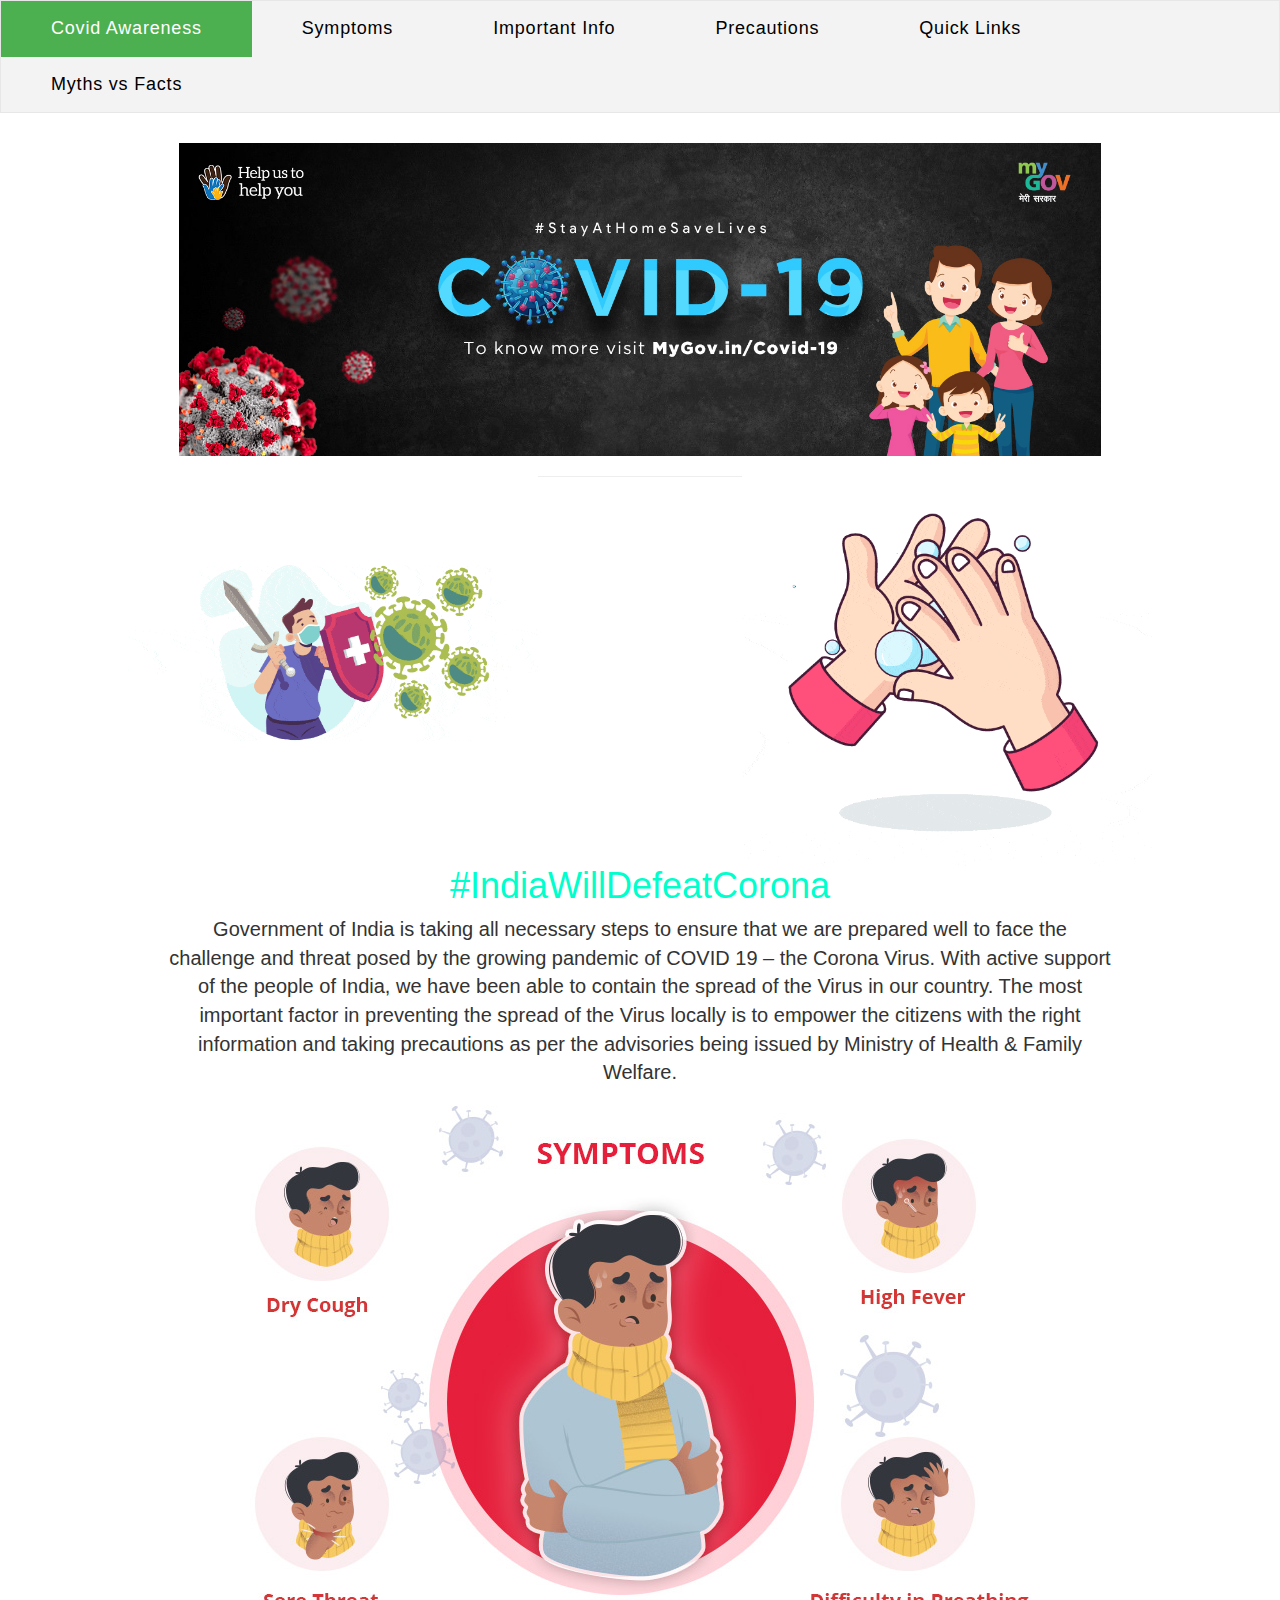
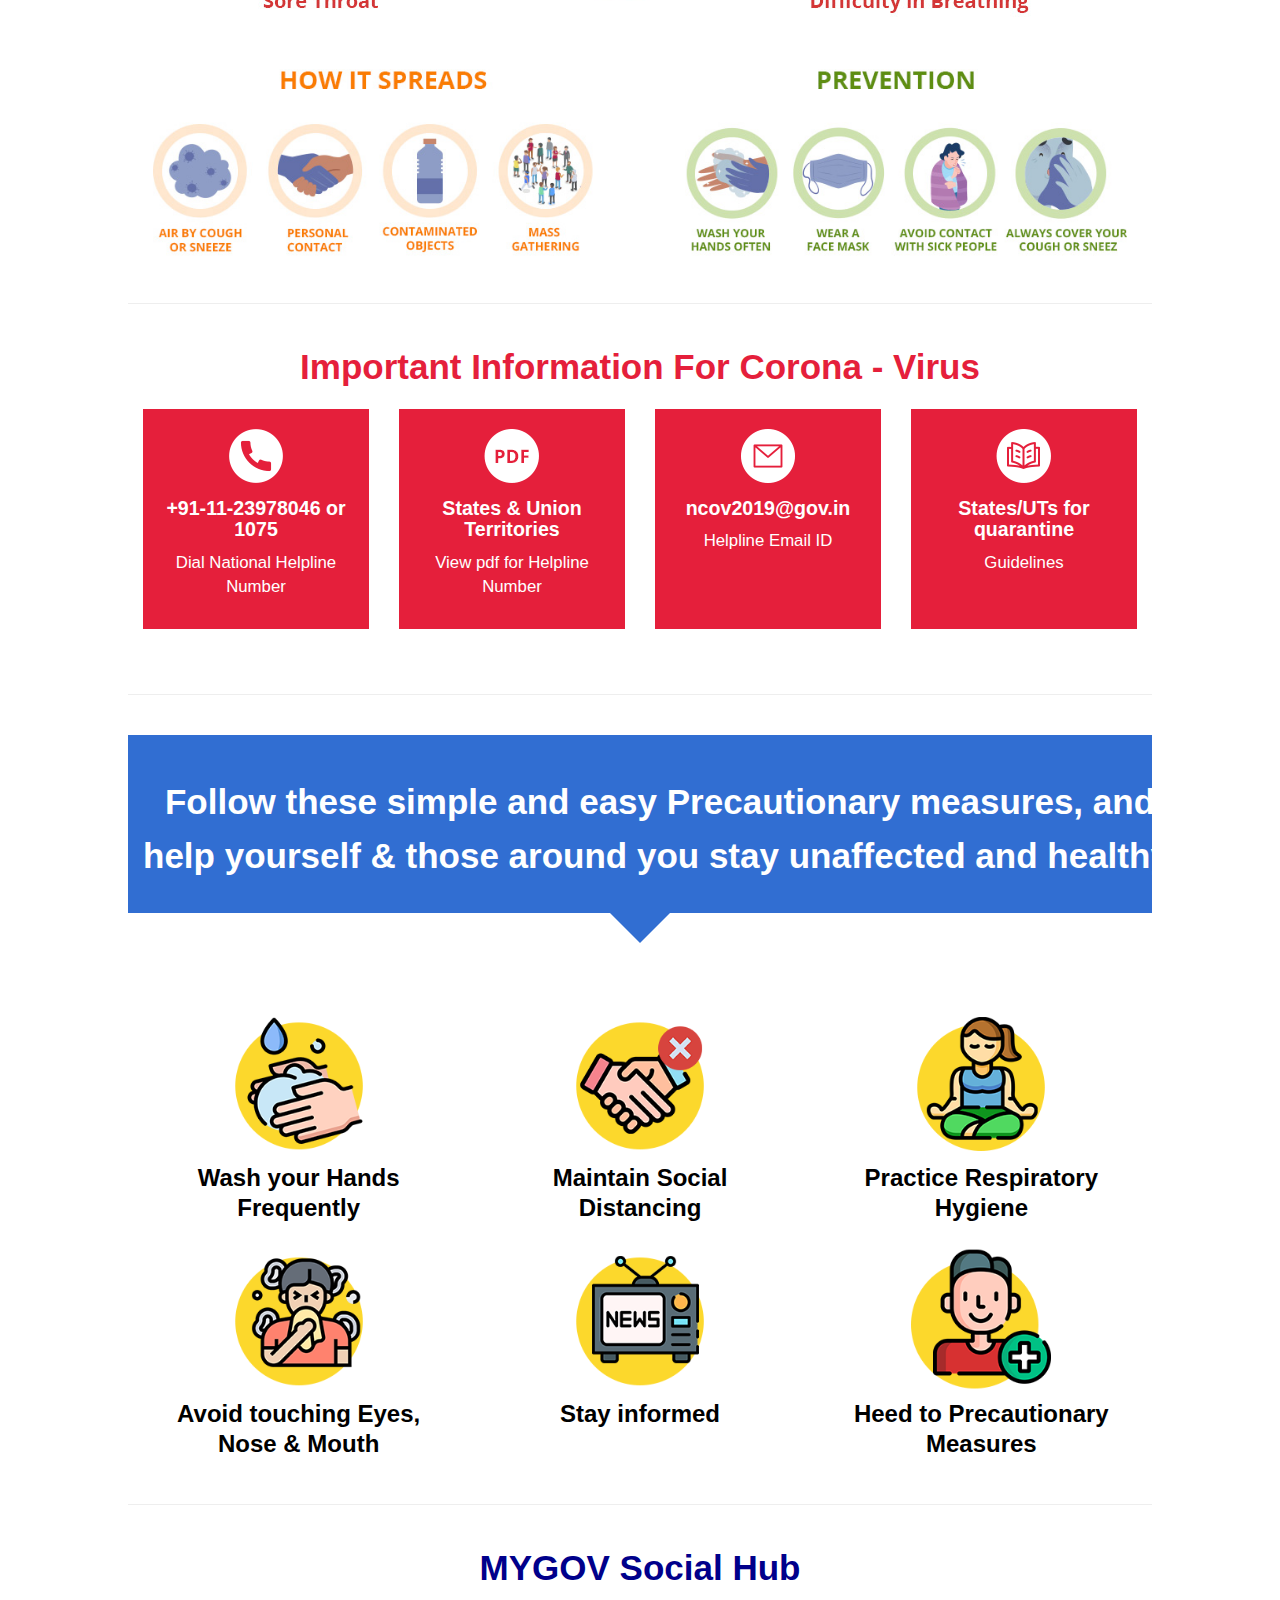
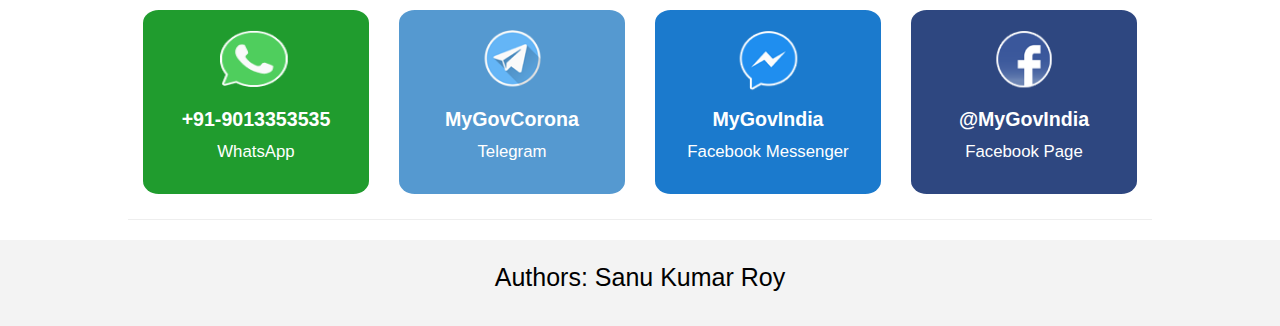
==== Covid-Awareness-Website/index.html @ 21d43d65 "Add files via upload" ====
<!DOCTYPE html>
<html>

<head>
	<title>Covid Awareness Website</title>
	<link rel="stylesheet" type="text/css" href="css/main.css">
	<link rel="stylesheet" type="text/css" href="css/bootstrap.min.css">
	
	
</head>

<body>

	<nav>
		<li><a class="active" href="index.html">Covid Awareness</a></li>
		<li><a href="#symptoms">Symptoms</a></li>
		<li><a href="#impinfo">Important Info</a></li>
		<li><a href="#precautions">Precautions</a></li>
		<li><a href="page2.html#quicklinks">Quick Links</a></li>
		<li><a href="page2.html#mythbusters">Myths vs Facts</a></li>
	</nav>

	<div class="content">

		<div class="image1">
			<img src="img/MainImage.jpg">
		</div>
		
		
		

		<div class="Gif">
			<div class="Gif1">
				<img src="img/gif/Gif1.gif" style="width:100%">
			</div>
			<div class="Gif2">
				<img src="img/gif/Gif2.gif" style="width:100%">
			</div>
		</div>
		<hr><br>


		<center>
			<h1 id="hashtag1">#IndiaWillDefeatCorona</h1>
		</center>
		<center>
			<p id="symptoms">Government of India is taking all necessary steps to ensure that we are prepared well to
				face the challenge and threat posed by the growing pandemic of COVID 19 – the Corona Virus. With active
				support of the people of India, we have been able to contain the spread of the Virus in our country. The
				most important factor in preventing the spread of the Virus locally is to empower the citizens with the
				right information and taking precautions as per the advisories being issued by Ministry of Health &
				Family Welfare.</p>
		</center>

		<div>
			<center><img src="img/symptoms.jpg"></center>
		</div>

		<div class="CauseSolution">
			<div class="Causes">
				<img src="img/block-one.jpg" style="width:100%">
			</div>
			<div class="Causes">
				<img src="img/block-two.jpg" style="width:100%">
			</div>
		</div>
		<hr>

		<div class="imp-info-area" id="impinfo">
			<h3 class="important-heading">
				<strong>Important Information For Corona - Virus</strong>
			</h3>
			<div class="block">
				<div class="icon">
					<img src="img/impinfo/icon-one.png" alt="" />
				</div>
				<div class="text-area">
					<h3><strong>+91-11-23978046 or 1075</strong></h3>
					<p>Dial National Helpline Number</p>
				</div>
			</div>

			<div class="block">
				<div class="icon">
					<a href="https://www.mohfw.gov.in/pdf/coronvavirushelplinenumber.pdf" target="_blank">
						<img src="img/impinfo/icon-two.png" alt="" />
					</a>
				</div>
				<div class="text-area">
					<a href="https://www.mohfw.gov.in/pdf/coronvavirushelplinenumber.pdf" target="_blank">
						<h3><strong>States &amp; Union Territories</strong></h3>
						<p></p>
					</a>
					<p><a href="https://www.mohfw.gov.in/pdf/coronvavirushelplinenumber.pdf" target="_blank">View pdf
							for Helpline Number</a></p>
				</div>
			</div>

			<div class="block">
				<div class="icon">
					<a href="mailto:ncov2019@gov.in">
						<img src="img/impinfo/icon-three.png" alt="" />
					</a>
				</div>
				<div class="text-area">
					<a href="mailto:ncov2019@gov.in">
						<h3><strong>ncov2019@gov.in</strong></h3>
						<p>Helpline Email ID </p>
					</a>
				</div>
			</div>

			<div class="block">
				<div class="icon">
					<a href="https://www.mohfw.gov.in/pdf/SOPforqurantine.pdf" target="_blank">
						<img src="img/impinfo/icon-four.png" alt="" />
					</a>
				</div>
				<div class="text-area">
					<a href="https://www.mohfw.gov.in/pdf/SOPforqurantine.pdf" target="_blank">
						<h3><strong>States/UTs for quarantine</strong></h3>
					</a>
					<a href="https://www.mohfw.gov.in/pdf/SOPforqurantine.pdf" target="_blank">
						<p>Guidelines</p>
					</a>
				</div>
			</div>
		</div>
		<br>
		<hr><br>

		<section class="followSteps" id="precautions">
			<div class="stepHeading">
				<div class="container text-center">
					<h2>Follow these simple and easy Precautionary measures, and help yourself & those around you stay
						unaffected and healthy. </h2>
				</div>
			</div>
			<div class="steps-covid">
				<div class="container-fluid">
					<div class="row">
						<div class="col-xs-4">
							<div class="covidThumb">
								<img src="img/icons/icon-1.png" alt="icon">
								<span>Wash your Hands <br>Frequently </span>
							</div>
						</div>
						<div class="col-xs-4">
							<div class="covidThumb">
								<img src="img/icons/icon-2.png" alt="icon">
								<span>Maintain Social <br>Distancing </span>
							</div>
						</div>
						<div class="col-xs-4">
							<div class="covidThumb">
								<img src="img/icons/icon-3.png" alt="icon">
								<span>Practice Respiratory <br>Hygiene </span>
							</div>
						</div>
					</div>
					<div class="row">
						<div class="col-xs-4">
							<div class="covidThumb">
								<img src="img/icons/icon-4.png" alt="icon">
								<span>Avoid touching Eyes, <br>Nose & Mouth </span>
							</div>
						</div>
						<div class="col-xs-4">
							<div class="covidThumb">
								<img src="img/icons/icon-5.png" alt="icon">
								<span>Stay informed </span>
							</div>
						</div>
						<div class="col-xs-4">
							<div class="covidThumb">
								<img src="img/icons/icon-6.png" alt="icon">
								<span>Heed to Precautionary <br>Measures </span>
							</div>
						</div>
					</div>
				</div>
			</div>
		</section>
		<hr>
		<div class="social-hub" id="socialhub">
			<h3 class="important-heading">
				<strong>MYGOV Social Hub</strong>
			</h3>
			<div class="block whatsapp">
				<div class="icon">
					<a href="https://wa.me/919013353535?text=Hi" target="_blank">
						<img src="img/icons/whatsapp.png" alt="" />
					</a>
				</div>
				<div class="text-area">
					<a href="https://wa.me/919013353535?text=Hi" target="_blank">
						<h3><strong>+91-9013353535</strong></h3>
					</a>
					<p><a href="https://wa.me/919013353535?text=Hi" target="_blank">WhatsApp</a></p>
				</div>
			</div>

			<div class="block telegram">
				<div class="icon">
					<a href="https://t.me/MyGovCoronaNewsdesk" target="_blank">
						<img src="img/icons/telegram.png" alt="" />
					</a>
				</div>
				<div class="text-area">
					<a href="https://t.me/MyGovCoronaNewsdesk" target="_blank">
						<h3><strong>MyGovCorona</strong></h3>
						<p></p>
					</a>
					<p><a href="https://t.me/MyGovCoronaNewsdesk" target="_blank">Telegram</a></p>
				</div>
			</div>

			<div class="block messenger">
				<div class="icon">
					<a href="https://www.messenger.com/t/MyGovIndia" target="_blank">
						<img src="img/icons/messenger.png" alt="" />
					</a>
				</div>
				<div class="text-area">
					<a href="https://www.messenger.com/t/MyGovIndia" target="_blank">
						<h3><strong>MyGovIndia</strong></h3>
						<p></p>
					</a>
					<p><a href="https://www.messenger.com/t/MyGovIndia" target="_blank">Facebook Messenger</a></p>
				</div>
			</div>

			<div class="block facebook">
				<div class="icon">
					<a href="https://www.facebook.com/MyGovIndia/" target="_blank">
						<img src="img/icons/facebook.png" alt="" />
					</a>
				</div>
				<div class="text-area">
					<a href="https://www.facebook.com/MyGovIndia/" target="_blank">
						<h3><strong>@MyGovIndia</strong></h3>
						<p></p>
					</a>
					<p><a href="https://www.facebook.com/MyGovIndia/" target="_blank">Facebook Page</a></p>
				</div>
			</div>
		</div>
		<hr>
	</div>

	<button onclick="topFunction()" id="myBtn" title="Go to top">Top</button>

<script>
// Get the button
let mybutton = document.getElementById("myBtn");

// When the user scrolls down 20px from the top of the document, show the button
window.onscroll = function() {scrollFunction()};

function scrollFunction() {
  if (document.body.scrollTop > 20 || document.documentElement.scrollTop > 20) {
    mybutton.style.display = "block";
  } else {
    mybutton.style.display = "none";
  }
}

// When the user clicks on the button, scroll to the top of the document
function topFunction() {
  document.body.scrollTop = 0;
  document.documentElement.scrollTop = 0;
}
</script>


	<footer>
		<p>Authors: <a href="" target="_blank"> Sanu Kumar Roy</a></p>
	</footer>


</body>

</html>
---- Covid-Awareness-Website/css/main.css ----
/* Navbar start */

nav {
  list-style-type: none;
  margin: 1px solid black;
  padding: 0;
  margin-left: 0;
  overflow: hidden;
  border: 1px solid #e7e7e7;
  background-color: #f3f3f3;
  font-size: 18px;
}

nav li {
  float: left;
}

nav li a {
  display: block;
  color: black;
  text-align: center;
  padding: 15px 50px;
  text-decoration: none;
  /*word-spacing: 2px;*/
  letter-spacing: 0.8px;
}

nav li a:hover:not(.active) {
  background-color:  #4CAF50;
  text-decoration: none;
  /*text-underline-position: none;*/
}

nav li a.active {
  color: white;
  background-color: #4CAF50;
  text-decoration: none;
}

/* Navbar end */

/* slide show */

* {box-sizing:border-box}

/* Slideshow container */
.slideshow-container {
  max-width: 1000px;
  position: relative;
  margin: auto;
}

/* Hide the images by default */
.mySlides {
  display: none;
}

/* Next & previous buttons */
.prev, .next {
  cursor: pointer;
  position: absolute;
  top: 50%;
  width: auto;
  margin-top: -22px;
  padding: 16px;
  color: white;
  font-weight: bold;
  font-size: 18px;
  transition: 0.6s ease;
  border-radius: 0 3px 3px 0;
  user-select: none;
}

/* Position the "next button" to the right */
.next {
  right: 0;
  border-radius: 3px 0 0 3px;
}

/* On hover, add a black background color with a little bit see-through */
.prev:hover, .next:hover {
  background-color: rgba(0,0,0,0.8);
}

/* Caption text */
.text {
  color: #f2f2f2;
  font-size: 15px;
  padding: 8px 12px;
  position: absolute;
  bottom: 8px;
  width: 100%;
  text-align: center;
}

/* Number text (1/3 etc) */
.numbertext {
  color: #f2f2f2;
  font-size: 12px;
  padding: 8px 12px;
  position: absolute;
  top: 0;
}

/* The dots/bullets/indicators */
.dot {
  cursor: pointer;
  height: 15px;
  width: 15px;
  margin: 0 2px;
  background-color: #bbb;
  border-radius: 50%;
  display: inline-block;
  transition: background-color 0.6s ease;
}

.active, .dot:hover {
  background-color: #717171;
}

/* Fading animation */
.fade {
  animation-name: fade;
  animation-duration: 1.5s;
}

@keyframes fade {
  from {opacity: .4}
  to {opacity: 1}
}

/* slide show */


.content {
  margin: auto;
  max-width: 80%;
}

hr {
  height: 1px;
  background-color: #ccc;
}

#Title{
  font-size:40px;
  font-size: bold;
  color: #1a75ff;
  text-align: center;
}

.image1 img {
  margin-left: 5%;
  width: 90%;
  padding-top: 30px;
  transition: transform .8s ease-in-out;
}

.image1 img:hover {
  transform: scale(1.1);
}

.overview {
  padding-top: 25px;
}

.overview h2 {
  font-size: 40px;
  color: #313131;
  line-height: 1.3em;
  font-weight: 700;
  font-family: 'Work Sans', sans-serif;
}

.overview p {
  font-size: 20px;
  line-height: 1.8;
  color: #313131;
}

#hashtag1{
  color: #00ffcc
}

#symptoms{
  font-size:20px; 
  padding-left: 40px;
  padding-right: 40px;
}

*{
  box-sizing: border-box;
}

.Gif1 {
  float: left;
  width: 40%;
}

.Gif2 {
  float: right;
  width: 40%;
}

.Gif3 {
  float: left;
  width: 25%;
}

.Causes {
  float: left;
  width: 50%;
  padding: 25px;
  padding-top: 50px;

}
.CauseSolution::after {
  content: "";
  clear: both;
  display: table;
}


/* Important information start */

.imp-info-area {
  margin-top: 25px;
  margin-bottom: 25px;
  display: flex;
  flex-wrap: wrap;
  justify-content: space-around;
}

.block {
  width: 22%;
  float: left;
  padding: 20px;
  background-color: #e51f3b;
  transition: transform 1s ease-in-out;
}

.block:hover {
  transform: scale(1.1);
  box-shadow: 0 0 10px rgba(0, 0, 0, 0.5);
}

.important-heading {
  width: 100%;
  margin-bottom: 25px;
  color: #e51f3b;
  font-size: 2.5em;
  text-align: center;
  font-weight: normal;
  line-height: 35px;
}

.icon {
  text-align: center;
}

.text-area {
  color: #fff;
  text-align: center;
}

.text-area p {
  color: #fff;
  text-align: center;
  font-size: 1.2em;
}

.text-area a {
  color: #fff;
  text-align: center;
  text-decoration: none;
}

.text-area a:hover {
  color: #fff;
  text-align: center;
  text-decoration: none;
}

.text-area h3 {
  color: #fff;
  font-size: 1.4em;
  margin-top: 15px;
}

/* Important information end */

/*Precautions section start*/


.stepHeading
{ 
  background: #316ed2; 
  padding: 20px 0; 
  position: relative
}

.stepHeading h2
{ 
  font-size: 35px; 
  color: #fff; 
  line-height: 54px; 
  font-weight: bold;
}

.stepHeading::after{
  top: 100%;
  left: 50%;
  border: solid transparent;
  content: " ";
  height: 0;
  width: 0;
  position: absolute;
  pointer-events: none;
  border-color: rgba(49, 110, 210, 0);
  border-top-color: #316ed2;
  border-width: 30px;
  margin-left: -30px;
}

.steps-covid
{ 
  padding: 100px 0 0 0;
}

.covidThumb
{ 
  text-align: center; 
}

.covidThumb img 
{ 
  width: 140px;
  transition: transform .8s ease-in-out;
}

.covidThumb img:hover {
  transform: scale(1.2);
}

.covidThumb span
{ 
  display: block; 
  font-size: 24px; 
  line-height: 30px; 
  font-weight: bold; 
  color: #000; 
  margin-top: 5px;
  margin-bottom: 25px;
}  

/*Precautions section end*/


/*Footer starts*/

footer {
  text-align: center;
  padding: 20px;
  background-color: #f3f3f3;
  color: black;
  font-size: 25px;
}

footer a {
  color: black;
  text-decoration: none;
}

footer a:hover{
  text-decoration: none;
  color: black;
}

footer a:active {
  text-decoration: none;
  color: black;
}

footer a:visited {
  text-decoration: none;
  color: black;
}

/*Footer marker-end: */


.social-hub {
  margin-top: 25px;
  margin-bottom: 25px;
  display: flex;
  flex-wrap: wrap;
  justify-content: space-around;
}

.social-hub .block {
  border-radius: 7%;
}

.social-hub .important-heading {
  color: darkblue;
}

.social-hub .icon img {
  width: 72px;
  height: 64px;
}

.social-hub .whatsapp {
  background-color: #209c2e;
}

.social-hub .telegram {
  background-color: #5599d0;
}

.social-hub .messenger {
  background-color: #1b7acd;
}

.social-hub .facebook {
  background-color: #2e4780;
}

#myBtn {
  display: none;
  position: fixed;
  bottom: 20px;
  right: 30px;
  z-index: 99;
  font-size: 18px;
  border: none;
  outline: none;
  background-color: red;
  color: white;
  cursor: pointer;
  padding: 15px;
  border-radius: 4px;
}

#myBtn:hover {
  background-color: #555;
}
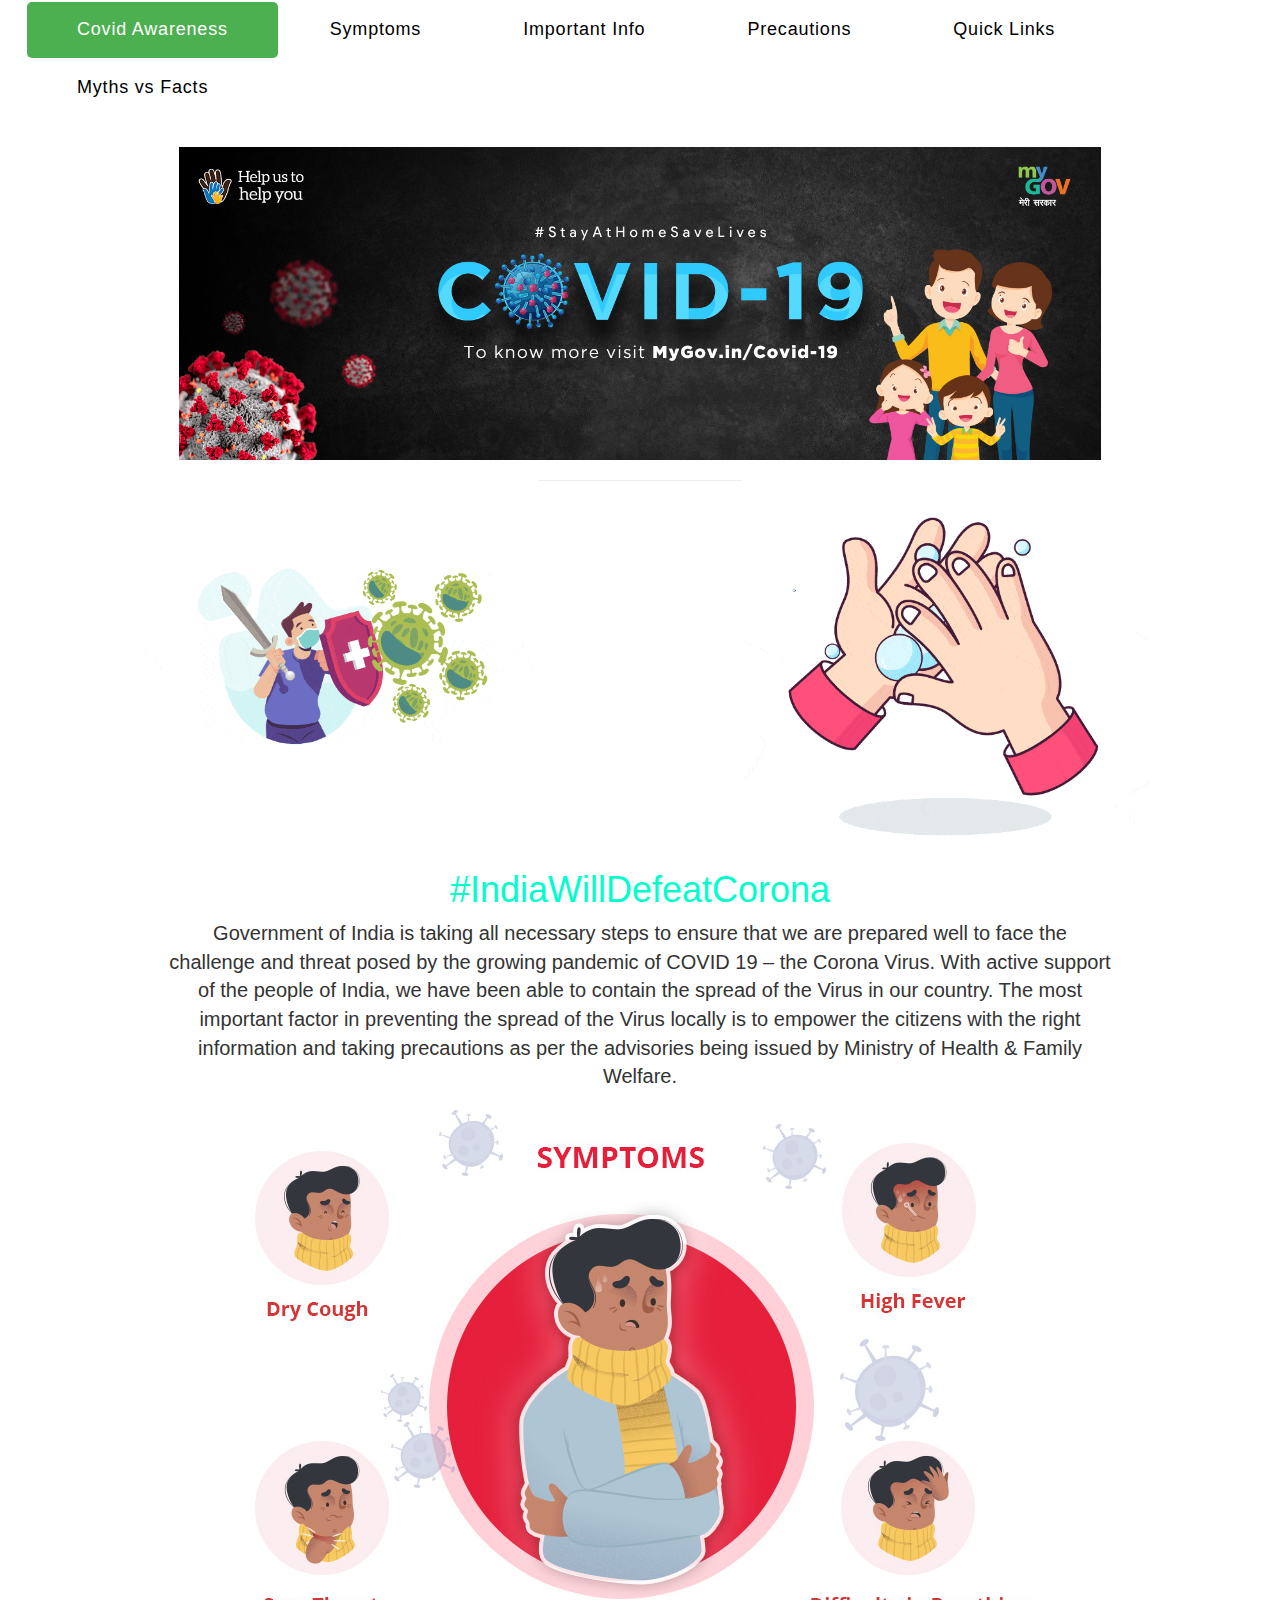
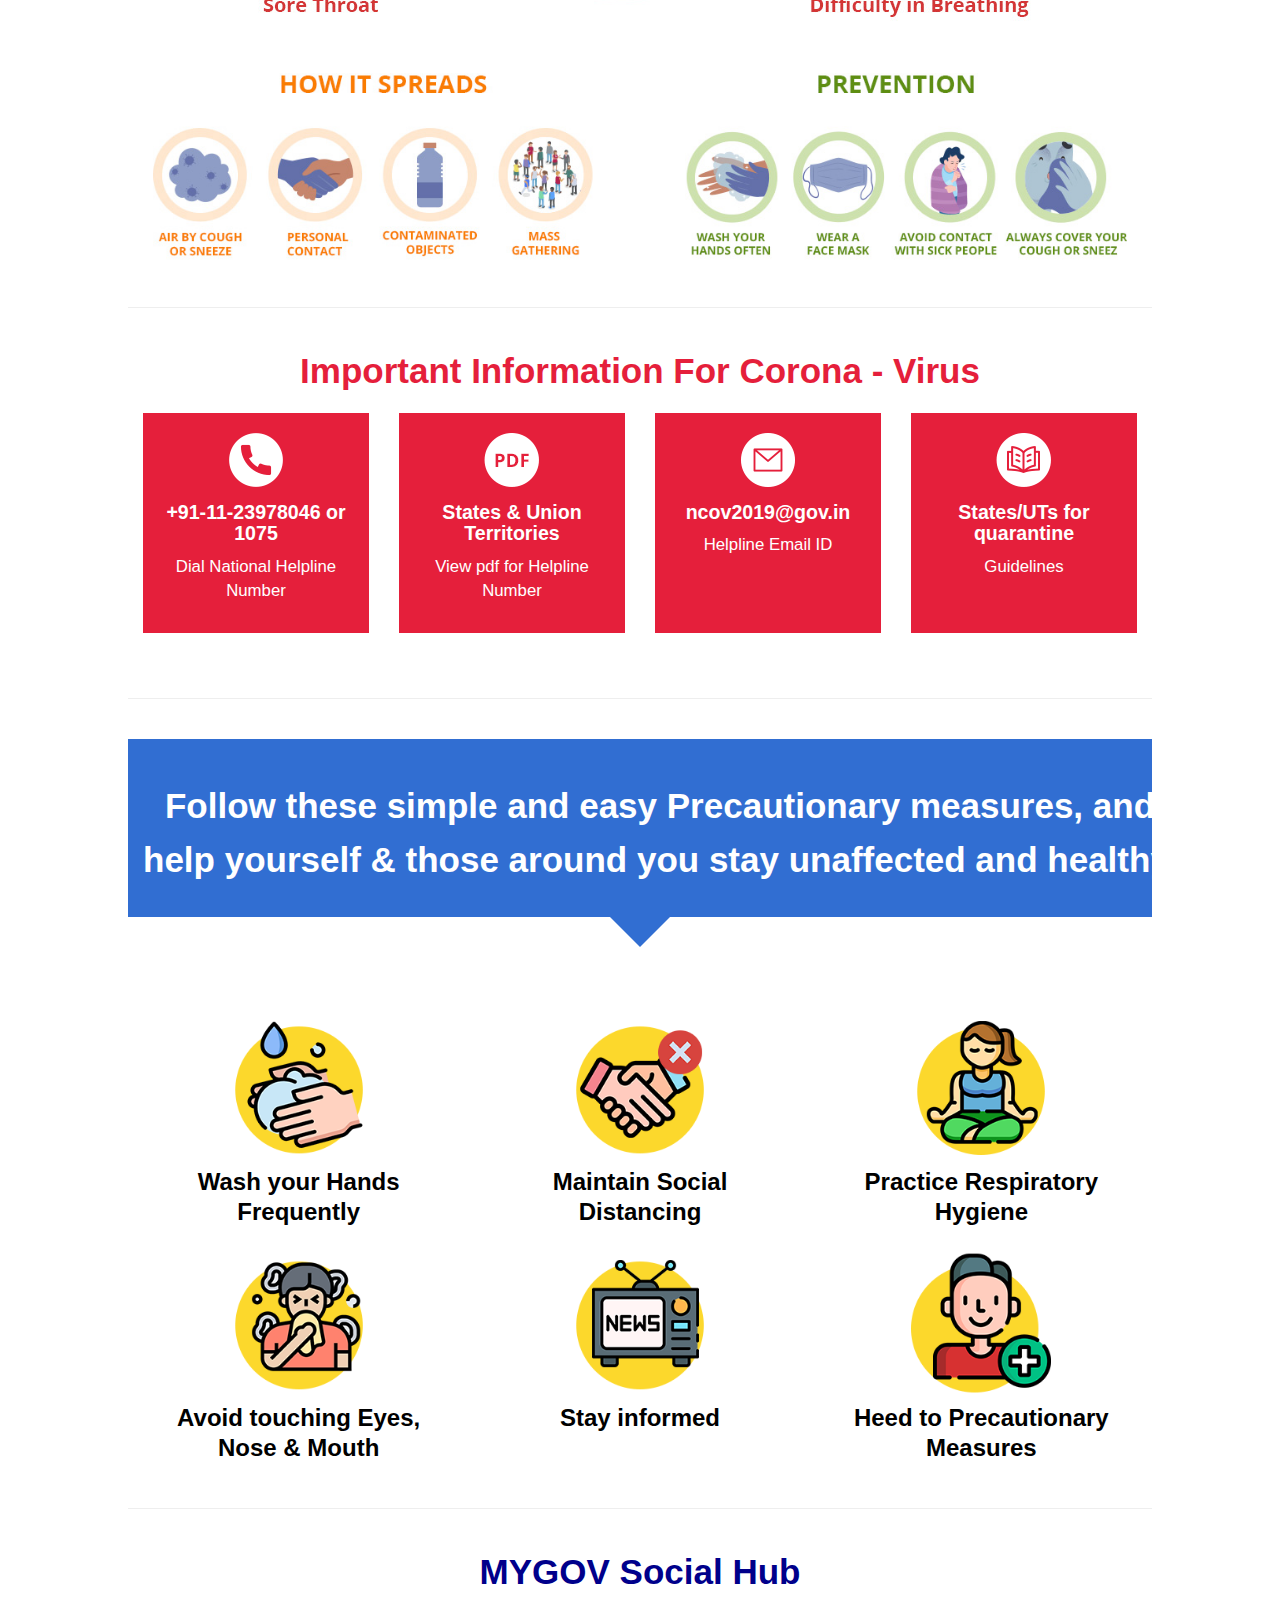
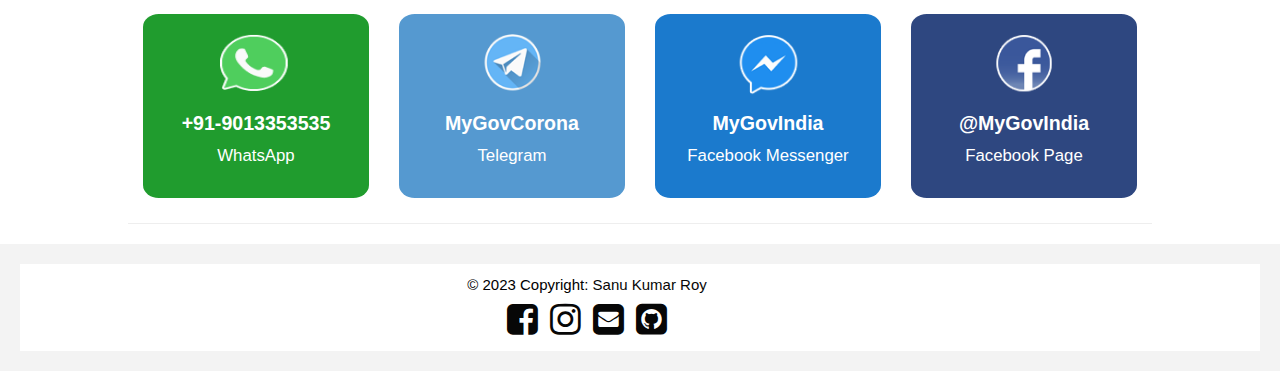
==== commit ad3601c5: "updated" ====
--- a/Covid-Awareness-Website/index.html
+++ b/Covid-Awareness-Website/index.html
@@ -1,283 +1,348 @@
 <!DOCTYPE html>
 <html>
-
-<head>
-	<title>Covid Awareness Website</title>
-	<link rel="stylesheet" type="text/css" href="css/main.css">
-	<link rel="stylesheet" type="text/css" href="css/bootstrap.min.css">
-	
-	
-</head>
-
-<body>
-
-	<nav>
-		<li><a class="active" href="index.html">Covid Awareness</a></li>
-		<li><a href="#symptoms">Symptoms</a></li>
-		<li><a href="#impinfo">Important Info</a></li>
-		<li><a href="#precautions">Precautions</a></li>
-		<li><a href="page2.html#quicklinks">Quick Links</a></li>
-		<li><a href="page2.html#mythbusters">Myths vs Facts</a></li>
-	</nav>
-
-	<div class="content">
-
-		<div class="image1">
-			<img src="img/MainImage.jpg">
-		</div>
-		
-		
-		
-
-		<div class="Gif">
-			<div class="Gif1">
-				<img src="img/gif/Gif1.gif" style="width:100%">
-			</div>
-			<div class="Gif2">
-				<img src="img/gif/Gif2.gif" style="width:100%">
-			</div>
-		</div>
-		<hr><br>
-
-
-		<center>
-			<h1 id="hashtag1">#IndiaWillDefeatCorona</h1>
-		</center>
-		<center>
-			<p id="symptoms">Government of India is taking all necessary steps to ensure that we are prepared well to
-				face the challenge and threat posed by the growing pandemic of COVID 19 – the Corona Virus. With active
-				support of the people of India, we have been able to contain the spread of the Virus in our country. The
-				most important factor in preventing the spread of the Virus locally is to empower the citizens with the
-				right information and taking precautions as per the advisories being issued by Ministry of Health &
-				Family Welfare.</p>
-		</center>
-
-		<div>
-			<center><img src="img/symptoms.jpg"></center>
-		</div>
-
-		<div class="CauseSolution">
-			<div class="Causes">
-				<img src="img/block-one.jpg" style="width:100%">
-			</div>
-			<div class="Causes">
-				<img src="img/block-two.jpg" style="width:100%">
-			</div>
-		</div>
-		<hr>
-
-		<div class="imp-info-area" id="impinfo">
-			<h3 class="important-heading">
-				<strong>Important Information For Corona - Virus</strong>
-			</h3>
-			<div class="block">
-				<div class="icon">
-					<img src="img/impinfo/icon-one.png" alt="" />
-				</div>
-				<div class="text-area">
-					<h3><strong>+91-11-23978046 or 1075</strong></h3>
-					<p>Dial National Helpline Number</p>
-				</div>
-			</div>
-
-			<div class="block">
-				<div class="icon">
-					<a href="https://www.mohfw.gov.in/pdf/coronvavirushelplinenumber.pdf" target="_blank">
-						<img src="img/impinfo/icon-two.png" alt="" />
-					</a>
-				</div>
-				<div class="text-area">
-					<a href="https://www.mohfw.gov.in/pdf/coronvavirushelplinenumber.pdf" target="_blank">
-						<h3><strong>States &amp; Union Territories</strong></h3>
-						<p></p>
-					</a>
-					<p><a href="https://www.mohfw.gov.in/pdf/coronvavirushelplinenumber.pdf" target="_blank">View pdf
-							for Helpline Number</a></p>
-				</div>
-			</div>
-
-			<div class="block">
-				<div class="icon">
-					<a href="mailto:ncov2019@gov.in">
-						<img src="img/impinfo/icon-three.png" alt="" />
-					</a>
-				</div>
-				<div class="text-area">
-					<a href="mailto:ncov2019@gov.in">
-						<h3><strong>ncov2019@gov.in</strong></h3>
-						<p>Helpline Email ID </p>
-					</a>
-				</div>
-			</div>
-
-			<div class="block">
-				<div class="icon">
-					<a href="https://www.mohfw.gov.in/pdf/SOPforqurantine.pdf" target="_blank">
-						<img src="img/impinfo/icon-four.png" alt="" />
-					</a>
-				</div>
-				<div class="text-area">
-					<a href="https://www.mohfw.gov.in/pdf/SOPforqurantine.pdf" target="_blank">
-						<h3><strong>States/UTs for quarantine</strong></h3>
-					</a>
-					<a href="https://www.mohfw.gov.in/pdf/SOPforqurantine.pdf" target="_blank">
-						<p>Guidelines</p>
-					</a>
-				</div>
-			</div>
-		</div>
-		<br>
-		<hr><br>
-
-		<section class="followSteps" id="precautions">
-			<div class="stepHeading">
-				<div class="container text-center">
-					<h2>Follow these simple and easy Precautionary measures, and help yourself & those around you stay
-						unaffected and healthy. </h2>
-				</div>
-			</div>
-			<div class="steps-covid">
-				<div class="container-fluid">
-					<div class="row">
-						<div class="col-xs-4">
-							<div class="covidThumb">
-								<img src="img/icons/icon-1.png" alt="icon">
-								<span>Wash your Hands <br>Frequently </span>
-							</div>
-						</div>
-						<div class="col-xs-4">
-							<div class="covidThumb">
-								<img src="img/icons/icon-2.png" alt="icon">
-								<span>Maintain Social <br>Distancing </span>
-							</div>
-						</div>
-						<div class="col-xs-4">
-							<div class="covidThumb">
-								<img src="img/icons/icon-3.png" alt="icon">
-								<span>Practice Respiratory <br>Hygiene </span>
-							</div>
-						</div>
-					</div>
-					<div class="row">
-						<div class="col-xs-4">
-							<div class="covidThumb">
-								<img src="img/icons/icon-4.png" alt="icon">
-								<span>Avoid touching Eyes, <br>Nose & Mouth </span>
-							</div>
-						</div>
-						<div class="col-xs-4">
-							<div class="covidThumb">
-								<img src="img/icons/icon-5.png" alt="icon">
-								<span>Stay informed </span>
-							</div>
-						</div>
-						<div class="col-xs-4">
-							<div class="covidThumb">
-								<img src="img/icons/icon-6.png" alt="icon">
-								<span>Heed to Precautionary <br>Measures </span>
-							</div>
-						</div>
-					</div>
-				</div>
-			</div>
-		</section>
-		<hr>
-		<div class="social-hub" id="socialhub">
-			<h3 class="important-heading">
-				<strong>MYGOV Social Hub</strong>
-			</h3>
-			<div class="block whatsapp">
-				<div class="icon">
-					<a href="https://wa.me/919013353535?text=Hi" target="_blank">
-						<img src="img/icons/whatsapp.png" alt="" />
-					</a>
-				</div>
-				<div class="text-area">
-					<a href="https://wa.me/919013353535?text=Hi" target="_blank">
-						<h3><strong>+91-9013353535</strong></h3>
-					</a>
-					<p><a href="https://wa.me/919013353535?text=Hi" target="_blank">WhatsApp</a></p>
-				</div>
-			</div>
-
-			<div class="block telegram">
-				<div class="icon">
-					<a href="https://t.me/MyGovCoronaNewsdesk" target="_blank">
-						<img src="img/icons/telegram.png" alt="" />
-					</a>
-				</div>
-				<div class="text-area">
-					<a href="https://t.me/MyGovCoronaNewsdesk" target="_blank">
-						<h3><strong>MyGovCorona</strong></h3>
-						<p></p>
-					</a>
-					<p><a href="https://t.me/MyGovCoronaNewsdesk" target="_blank">Telegram</a></p>
-				</div>
-			</div>
-
-			<div class="block messenger">
-				<div class="icon">
-					<a href="https://www.messenger.com/t/MyGovIndia" target="_blank">
-						<img src="img/icons/messenger.png" alt="" />
-					</a>
-				</div>
-				<div class="text-area">
-					<a href="https://www.messenger.com/t/MyGovIndia" target="_blank">
-						<h3><strong>MyGovIndia</strong></h3>
-						<p></p>
-					</a>
-					<p><a href="https://www.messenger.com/t/MyGovIndia" target="_blank">Facebook Messenger</a></p>
-				</div>
-			</div>
-
-			<div class="block facebook">
-				<div class="icon">
-					<a href="https://www.facebook.com/MyGovIndia/" target="_blank">
-						<img src="img/icons/facebook.png" alt="" />
-					</a>
-				</div>
-				<div class="text-area">
-					<a href="https://www.facebook.com/MyGovIndia/" target="_blank">
-						<h3><strong>@MyGovIndia</strong></h3>
-						<p></p>
-					</a>
-					<p><a href="https://www.facebook.com/MyGovIndia/" target="_blank">Facebook Page</a></p>
-				</div>
-			</div>
-		</div>
-		<hr>
-	</div>
-
-	<button onclick="topFunction()" id="myBtn" title="Go to top">Top</button>
-
-<script>
-// Get the button
-let mybutton = document.getElementById("myBtn");
-
-// When the user scrolls down 20px from the top of the document, show the button
-window.onscroll = function() {scrollFunction()};
-
-function scrollFunction() {
-  if (document.body.scrollTop > 20 || document.documentElement.scrollTop > 20) {
-    mybutton.style.display = "block";
-  } else {
-    mybutton.style.display = "none";
-  }
-}
-
-// When the user clicks on the button, scroll to the top of the document
-function topFunction() {
-  document.body.scrollTop = 0;
-  document.documentElement.scrollTop = 0;
-}
-</script>
-
-
-	<footer>
-		<p>Authors: <a href="" target="_blank"> Sanu Kumar Roy</a></p>
-	</footer>
-
-
-</body>
-
-</html>+  <head>
+    <title>Covid Awareness Website</title>
+    <link rel="stylesheet" type="text/css" href="css/main.css" />
+    <link rel="stylesheet" type="text/css" href="css/bootstrap.min.css" />
+    <link
+      href="//maxcdn.bootstrapcdn.com/font-awesome/4.1.0/css/font-awesome.min.css"
+      rel="stylesheet"
+    />
+  </head>
+
+  <body>
+    <nav>
+      <li><a class="active" href="index.html">Covid Awareness</a></li>
+      <li><a href="#symptoms">Symptoms</a></li>
+      <li><a href="#impinfo">Important Info</a></li>
+      <li><a href="#precautions">Precautions</a></li>
+      <li><a href="page2.html#quicklinks">Quick Links</a></li>
+      <li><a href="page2.html#mythbusters">Myths vs Facts</a></li>
+    </nav>
+
+    <div class="content">
+      <div class="image1">
+        <img src="img/MainImage.jpg" />
+      </div>
+
+      <div class="Gif">
+        <div class="Gif1">
+          <img src="img/gif/Gif1.gif" style="width: 100%" />
+        </div>
+        <div class="Gif2">
+          <img src="img/gif/Gif2.gif" style="width: 100%" />
+        </div>
+      </div>
+      <hr />
+      <br />
+
+      <center>
+        <h1 id="hashtag1">#IndiaWillDefeatCorona</h1>
+      </center>
+      <center>
+        <p id="symptoms">
+          Government of India is taking all necessary steps to ensure that we
+          are prepared well to face the challenge and threat posed by the
+          growing pandemic of COVID 19 – the Corona Virus. With active support
+          of the people of India, we have been able to contain the spread of the
+          Virus in our country. The most important factor in preventing the
+          spread of the Virus locally is to empower the citizens with the right
+          information and taking precautions as per the advisories being issued
+          by Ministry of Health & Family Welfare.
+        </p>
+      </center>
+
+      <div>
+        <center><img src="img/symptoms.jpg" /></center>
+      </div>
+
+      <div class="CauseSolution">
+        <div class="Causes">
+          <img src="img/block-one.jpg" style="width: 100%" />
+        </div>
+        <div class="Causes">
+          <img src="img/block-two.jpg" style="width: 100%" />
+        </div>
+      </div>
+      <hr />
+
+      <div class="imp-info-area" id="impinfo">
+        <h3 class="important-heading">
+          <strong>Important Information For Corona - Virus</strong>
+        </h3>
+        <div class="block">
+          <div class="icon">
+            <img src="img/impinfo/icon-one.png" alt="" />
+          </div>
+          <div class="text-area">
+            <h3><strong>+91-11-23978046 or 1075</strong></h3>
+            <p>Dial National Helpline Number</p>
+          </div>
+        </div>
+
+        <div class="block">
+          <div class="icon">
+            <a
+              href="https://www.mohfw.gov.in/pdf/coronvavirushelplinenumber.pdf"
+              target="_blank"
+            >
+              <img src="img/impinfo/icon-two.png" alt="" />
+            </a>
+          </div>
+          <div class="text-area">
+            <a
+              href="https://www.mohfw.gov.in/pdf/coronvavirushelplinenumber.pdf"
+              target="_blank"
+            >
+              <h3><strong>States &amp; Union Territories</strong></h3>
+              <p></p>
+            </a>
+            <p>
+              <a
+                href="https://www.mohfw.gov.in/pdf/coronvavirushelplinenumber.pdf"
+                target="_blank"
+                >View pdf for Helpline Number</a
+              >
+            </p>
+          </div>
+        </div>
+
+        <div class="block">
+          <div class="icon">
+            <a href="mailto:ncov2019@gov.in">
+              <img src="img/impinfo/icon-three.png" alt="" />
+            </a>
+          </div>
+          <div class="text-area">
+            <a href="mailto:ncov2019@gov.in">
+              <h3><strong>ncov2019@gov.in</strong></h3>
+              <p>Helpline Email ID</p>
+            </a>
+          </div>
+        </div>
+
+        <div class="block">
+          <div class="icon">
+            <a
+              href="https://www.mohfw.gov.in/pdf/SOPforqurantine.pdf"
+              target="_blank"
+            >
+              <img src="img/impinfo/icon-four.png" alt="" />
+            </a>
+          </div>
+          <div class="text-area">
+            <a
+              href="https://www.mohfw.gov.in/pdf/SOPforqurantine.pdf"
+              target="_blank"
+            >
+              <h3><strong>States/UTs for quarantine</strong></h3>
+            </a>
+            <a
+              href="https://www.mohfw.gov.in/pdf/SOPforqurantine.pdf"
+              target="_blank"
+            >
+              <p>Guidelines</p>
+            </a>
+          </div>
+        </div>
+      </div>
+      <br />
+      <hr />
+      <br />
+
+      <section class="followSteps" id="precautions">
+        <div class="stepHeading">
+          <div class="container text-center">
+            <h2>
+              Follow these simple and easy Precautionary measures, and help
+              yourself & those around you stay unaffected and healthy.
+            </h2>
+          </div>
+        </div>
+        <div class="steps-covid">
+          <div class="container-fluid">
+            <div class="row">
+              <div class="col-xs-4">
+                <div class="covidThumb">
+                  <img src="img/icons/icon-1.png" alt="icon" />
+                  <span>Wash your Hands <br />Frequently </span>
+                </div>
+              </div>
+              <div class="col-xs-4">
+                <div class="covidThumb">
+                  <img src="img/icons/icon-2.png" alt="icon" />
+                  <span>Maintain Social <br />Distancing </span>
+                </div>
+              </div>
+              <div class="col-xs-4">
+                <div class="covidThumb">
+                  <img src="img/icons/icon-3.png" alt="icon" />
+                  <span>Practice Respiratory <br />Hygiene </span>
+                </div>
+              </div>
+            </div>
+            <div class="row">
+              <div class="col-xs-4">
+                <div class="covidThumb">
+                  <img src="img/icons/icon-4.png" alt="icon" />
+                  <span>Avoid touching Eyes, <br />Nose & Mouth </span>
+                </div>
+              </div>
+              <div class="col-xs-4">
+                <div class="covidThumb">
+                  <img src="img/icons/icon-5.png" alt="icon" />
+                  <span>Stay informed </span>
+                </div>
+              </div>
+              <div class="col-xs-4">
+                <div class="covidThumb">
+                  <img src="img/icons/icon-6.png" alt="icon" />
+                  <span>Heed to Precautionary <br />Measures </span>
+                </div>
+              </div>
+            </div>
+          </div>
+        </div>
+      </section>
+      <hr />
+      <div class="social-hub" id="socialhub">
+        <h3 class="important-heading">
+          <strong>MYGOV Social Hub</strong>
+        </h3>
+        <div class="block whatsapp">
+          <div class="icon">
+            <a href="https://wa.me/919013353535?text=Hi" target="_blank">
+              <img src="img/icons/whatsapp.png" alt="" />
+            </a>
+          </div>
+          <div class="text-area">
+            <a href="https://wa.me/919013353535?text=Hi" target="_blank">
+              <h3><strong>+91-9013353535</strong></h3>
+            </a>
+            <p>
+              <a href="https://wa.me/919013353535?text=Hi" target="_blank"
+                >WhatsApp</a
+              >
+            </p>
+          </div>
+        </div>
+
+        <div class="block telegram">
+          <div class="icon">
+            <a href="https://t.me/MyGovCoronaNewsdesk" target="_blank">
+              <img src="img/icons/telegram.png" alt="" />
+            </a>
+          </div>
+          <div class="text-area">
+            <a href="https://t.me/MyGovCoronaNewsdesk" target="_blank">
+              <h3><strong>MyGovCorona</strong></h3>
+              <p></p>
+            </a>
+            <p>
+              <a href="https://t.me/MyGovCoronaNewsdesk" target="_blank"
+                >Telegram</a
+              >
+            </p>
+          </div>
+        </div>
+
+        <div class="block messenger">
+          <div class="icon">
+            <a href="https://www.messenger.com/t/MyGovIndia" target="_blank">
+              <img src="img/icons/messenger.png" alt="" />
+            </a>
+          </div>
+          <div class="text-area">
+            <a href="https://www.messenger.com/t/MyGovIndia" target="_blank">
+              <h3><strong>MyGovIndia</strong></h3>
+              <p></p>
+            </a>
+            <p>
+              <a href="https://www.messenger.com/t/MyGovIndia" target="_blank"
+                >Facebook Messenger</a
+              >
+            </p>
+          </div>
+        </div>
+
+        <div class="block facebook">
+          <div class="icon">
+            <a href="https://www.facebook.com/MyGovIndia/" target="_blank">
+              <img src="img/icons/facebook.png" alt="" />
+            </a>
+          </div>
+          <div class="text-area">
+            <a href="https://www.facebook.com/MyGovIndia/" target="_blank">
+              <h3><strong>@MyGovIndia</strong></h3>
+              <p></p>
+            </a>
+            <p>
+              <a href="https://www.facebook.com/MyGovIndia/" target="_blank"
+                >Facebook Page</a
+              >
+            </p>
+          </div>
+        </div>
+      </div>
+      <hr />
+    </div>
+
+    <button onclick="topFunction()" id="myBtn" title="Go to top">Top</button>
+
+    <script>
+      // Get the button
+      let mybutton = document.getElementById("myBtn");
+
+      // When the user scrolls down 20px from the top of the document, show the button
+      window.onscroll = function () {
+        scrollFunction();
+      };
+
+      function scrollFunction() {
+        if (
+          document.body.scrollTop > 20 ||
+          document.documentElement.scrollTop > 20
+        ) {
+          mybutton.style.display = "block";
+        } else {
+          mybutton.style.display = "none";
+        }
+      }
+
+      // When the user clicks on the button, scroll to the top of the document
+      function topFunction() {
+        document.body.scrollTop = 0;
+        document.documentElement.scrollTop = 0;
+      }
+    </script>
+
+    <footer>
+      <section id="lab_social_icon_footer" class="text-center">
+    
+
+          <div class="container ">
+			<div class="text-center p-3" style="background-color: rgb(255, 255, 255);">
+				© 2023 Copyright:
+				<a class="" href="">Sanu Kumar Roy</a>
+			  </div>
+          <div class="text-center center-block">
+            <a href="https://www.facebook.com/bootsnipp"
+              ><i id="social-fb" class="fa fa-facebook-square fa-3x social"></i
+            ></a>
+            
+			<a href="https://www.instagram.com/your_instagram_username"
+       ><i id="social-ig" class="fa fa-instagram fa-3x social"></i
+    ></a>
+            <a href="mailto:#"
+              ><i id="social-em" class="fa fa-envelope-square fa-3x social"></i
+            ></a>
+			<a href="https://github.com/your_github_username"
+			><i id="social-gh" class="fa fa-github-square fa-3x social"></i
+		 ></a>
+           </div>
+          </div>
+	    </div>
+      </section>
+    </footer>
+  </body>
+</html>
--- a/Covid-Awareness-Website/css/main.css
+++ b/Covid-Awareness-Website/css/main.css
@@ -7,13 +7,18 @@
   padding: 0;
   margin-left: 0;
   overflow: hidden;
-  border: 1px solid #e7e7e7;
-  background-color: #f3f3f3;
+  border: 1px solid #ffffff;
+  background-color: #ffffff;
   font-size: 18px;
+  border-radius: 5px;
+  text-align: center;
+  margin-left: 25px;
 }
 
 nav li {
   float: left;
+  margin: 1px;
+  
 }
 
 nav li a {
@@ -27,8 +32,9 @@
 }
 
 nav li a:hover:not(.active) {
-  background-color:  #4CAF50;
-  text-decoration: none;
+  background-color:  #42b1fa;
+  text-decoration: none;
+  border-radius: 5px;
   /*text-underline-position: none;*/
 }
 
@@ -36,6 +42,7 @@
   color: white;
   background-color: #4CAF50;
   text-decoration: none;
+  border-radius: 5px;
 }
 
 /* Navbar end */
@@ -153,6 +160,7 @@
 .image1 img {
   margin-left: 5%;
   width: 90%;
+  height: 100%;
   padding-top: 30px;
   transition: transform .8s ease-in-out;
 }
@@ -364,7 +372,7 @@
   padding: 20px;
   background-color: #f3f3f3;
   color: black;
-  font-size: 25px;
+  font-size: 15px;
 }
 
 footer a {
@@ -447,3 +455,49 @@
   background-color: #555;
 }
 
+#lab_social_icon_footer {
+  padding: 10px 0;
+  background-color: #ffffff;
+  
+}
+
+#lab_social_icon_footer a {
+  color: #070707;
+}
+
+#lab_social_icon_footer .social:hover {
+  -webkit-transform: scale(1.1);
+  -moz-transform: scale(1.1);
+  -o-transform: scale(1.1);
+}
+
+#lab_social_icon_footer .social {
+  -webkit-transform: scale(0.8);
+  /* Browser Variations: */
+  
+  -moz-transform: scale(0.8);
+  -o-transform: scale(0.8);
+  -webkit-transition-duration: 0.5s;
+  -moz-transition-duration: 0.5s;
+  -o-transition-duration: 0.5s;
+}
+/*
+    Multicoloured Hover Variations
+*/
+
+#lab_social_icon_footer #social-fb:hover {
+  color: #3B5998;
+}
+
+#lab_social_icon_footer #social-tw:hover {
+  color: #4099FF;
+}
+
+#lab_social_icon_footer #social-ig:hover {
+  color: #d34836;
+}
+
+#lab_social_icon_footer #social-em:hover {
+  color: #e63232;
+}
+
